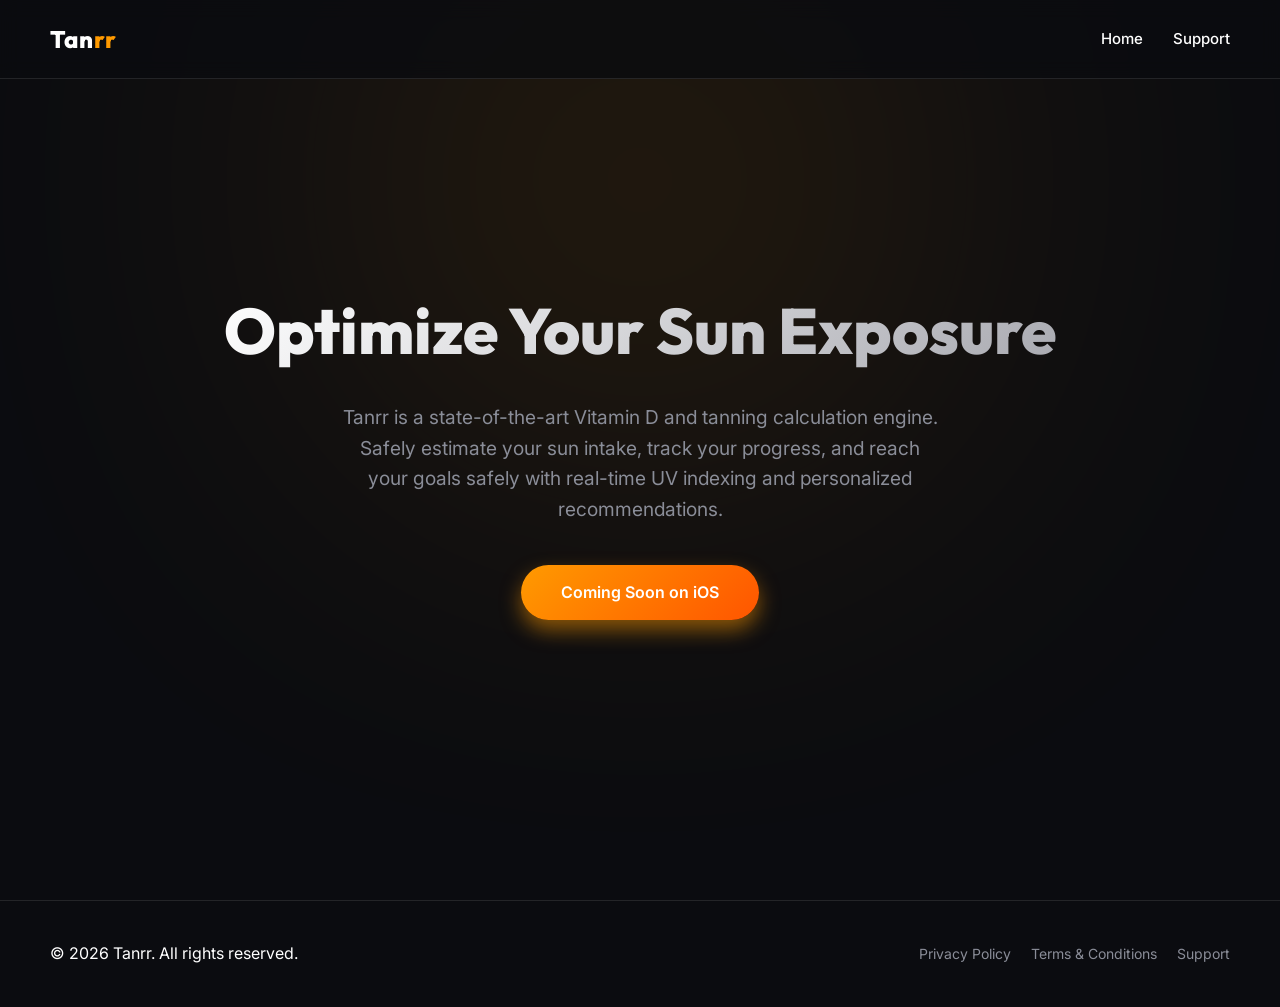
==== index.html @ 865211ab "first commit" ====
<!DOCTYPE html>
<html lang="en">
<head>
    <meta charset="UTF-8">
    <meta name="viewport" content="width=device-width, initial-scale=1.0">
    <title>Tanrr - Smart Vitamin D & Tanning Calculator</title>
    <meta name="description" content="Optimize your sun exposure with Tanrr. The smartest Vitamin D and tanning calculation engine.">
    <link rel="stylesheet" href="style.css">
</head>
<body>
    <header>
        <div class="logo">Tan<span>rr</span></div>
        <nav>
            <ul>
                <li><a href="index.html">Home</a></li>
                <li><a href="support.html">Support</a></li>
            </ul>
        </nav>
    </header>

    <main class="hero">
        <h1>Optimize Your Sun Exposure</h1>
        <p>Tanrr is a state-of-the-art Vitamin D and tanning calculation engine. Safely estimate your sun intake, track your progress, and reach your goals safely with real-time UV indexing and personalized recommendations.</p>
        <a href="#features" class="cta-button">Coming Soon on iOS</a>
    </main>

    <footer>
        <div class="footer-content">
            <p>&copy; 2026 Tanrr. All rights reserved.</p>
            <div class="footer-links">
                <a href="privacy.html">Privacy Policy</a>
                <a href="terms.html">Terms & Conditions</a>
                <a href="support.html">Support</a>
            </div>
        </div>
    </footer>
</body>
</html>
---- style.css ----
@import url('https://fonts.googleapis.com/css2?family=Inter:wght@300;400;600;800&family=Outfit:wght@400;600;800&display=swap');

:root {
  --bg-color: #0b0c10;
  --text-primary: #ffffff;
  --text-secondary: #8a8d98;
  --accent-color: #ff9a00;
  --accent-glow: rgba(255, 154, 0, 0.5);
  --glass-bg: rgba(255, 255, 255, 0.05);
  --glass-border: rgba(255, 255, 255, 0.1);
}

* {
  margin: 0;
  padding: 0;
  box-sizing: border-box;
}

body {
  font-family: 'Inter', sans-serif;
  background-color: var(--bg-color);
  color: var(--text-primary);
  line-height: 1.6;
  overflow-x: hidden;
}

h1, h2, h3, h4 {
  font-family: 'Outfit', sans-serif;
}

a {
  color: var(--text-primary);
  text-decoration: none;
  transition: color 0.3s ease;
}

a:hover {
  color: var(--accent-color);
}

/* Header & Nav */
header {
  position: fixed;
  top: 0;
  width: 100%;
  padding: 20px 50px;
  display: flex;
  justify-content: space-between;
  align-items: center;
  z-index: 1000;
  background: rgba(11, 12, 16, 0.8);
  backdrop-filter: blur(10px);
  border-bottom: 1px solid var(--glass-border);
}

.logo {
  font-family: 'Outfit', sans-serif;
  font-size: 24px;
  font-weight: 800;
  color: var(--text-primary);
  letter-spacing: 1px;
}

.logo span {
  color: var(--accent-color);
}

nav ul {
  list-style: none;
  display: flex;
  gap: 30px;
}

nav ul li a {
  font-size: 15px;
  font-weight: 500;
}

/* Hero Section */
.hero {
  height: 100vh;
  display: flex;
  flex-direction: column;
  justify-content: center;
  align-items: center;
  text-align: center;
  padding: 0 20px;
  position: relative;
}

.hero::before {
  content: '';
  position: absolute;
  top: 20%;
  left: 50%;
  transform: translate(-50%, -50%);
  width: 500px;
  height: 500px;
  background: var(--accent-color);
  filter: blur(200px);
  opacity: 0.2;
  z-index: -1;
  border-radius: 50%;
}

.hero h1 {
  font-size: 4rem;
  font-weight: 800;
  margin-bottom: 20px;
  background: linear-gradient(135deg, #ffffff, #a8a9b0);
  -webkit-background-clip: text;
  -webkit-text-fill-color: transparent;
}

.hero p {
  font-size: 1.2rem;
  color: var(--text-secondary);
  max-width: 600px;
  margin-bottom: 40px;
}

.cta-button {
  padding: 15px 40px;
  background: linear-gradient(135deg, #ff9a00, #ff5500);
  color: #fff;
  font-size: 16px;
  font-weight: 600;
  border-radius: 30px;
  box-shadow: 0 10px 20px var(--accent-glow);
  transition: transform 0.3s ease, box-shadow 0.3s ease;
}

.cta-button:hover {
  transform: translateY(-3px);
  box-shadow: 0 15px 30px var(--accent-glow);
  color: #fff;
}

/* Pages Section */
.page-content {
  padding: 150px 50px 80px;
  max-width: 900px;
  margin: 0 auto;
}

.page-content h1 {
  font-size: 3rem;
  margin-bottom: 20px;
  color: var(--accent-color);
}

.page-content h2 {
  font-size: 1.8rem;
  margin-top: 40px;
  margin-bottom: 15px;
  border-bottom: 1px solid var(--glass-border);
  padding-bottom: 10px;
}

.page-content p, .page-content ul {
  font-size: 1.1rem;
  color: var(--text-secondary);
  margin-bottom: 20px;
}

.page-content ul {
  padding-left: 20px;
}

.page-content ul li {
  margin-bottom: 10px;
}

.glass-panel {
  background: var(--glass-bg);
  border: 1px solid var(--glass-border);
  border-radius: 16px;
  padding: 40px;
  backdrop-filter: blur(20px);
}

/* Form Styles */
.form-group {
  margin-bottom: 20px;
}

.form-group label {
  display: block;
  margin-bottom: 8px;
  font-weight: 600;
  color: var(--text-primary);
}

.form-group input, .form-group textarea {
  width: 100%;
  padding: 15px;
  background: rgba(255, 255, 255, 0.05);
  border: 1px solid var(--glass-border);
  border-radius: 8px;
  color: var(--text-primary);
  font-family: 'Inter', sans-serif;
  outline: none;
  transition: border-color 0.3s ease;
}

.form-group input:focus, .form-group textarea:focus {
  border-color: var(--accent-color);
}

.submit-btn {
  background: var(--accent-color);
  color: #fff;
  border: none;
  padding: 15px 30px;
  border-radius: 8px;
  font-weight: 600;
  cursor: pointer;
  transition: opacity 0.3s ease;
}

.submit-btn:hover {
  opacity: 0.9;
}

/* Footer */
footer {
  padding: 40px 50px;
  text-align: center;
  border-top: 1px solid var(--glass-border);
  margin-top: auto;
}

.footer-content {
  display: flex;
  justify-content: space-between;
  align-items: center;
  max-width: 1200px;
  margin: 0 auto;
}

.footer-links {
  display: flex;
  gap: 20px;
}

.footer-links a {
  color: var(--text-secondary);
  font-size: 14px;
}

.footer-links a:hover {
  color: var(--text-primary);
}

/* Responsive */
@media (max-width: 768px) {
  header { padding: 20px; }
  .hero h1 { font-size: 2.5rem; }
  .page-content { padding: 120px 20px 60px; }
  .footer-content { flex-direction: column; gap: 20px; }
}
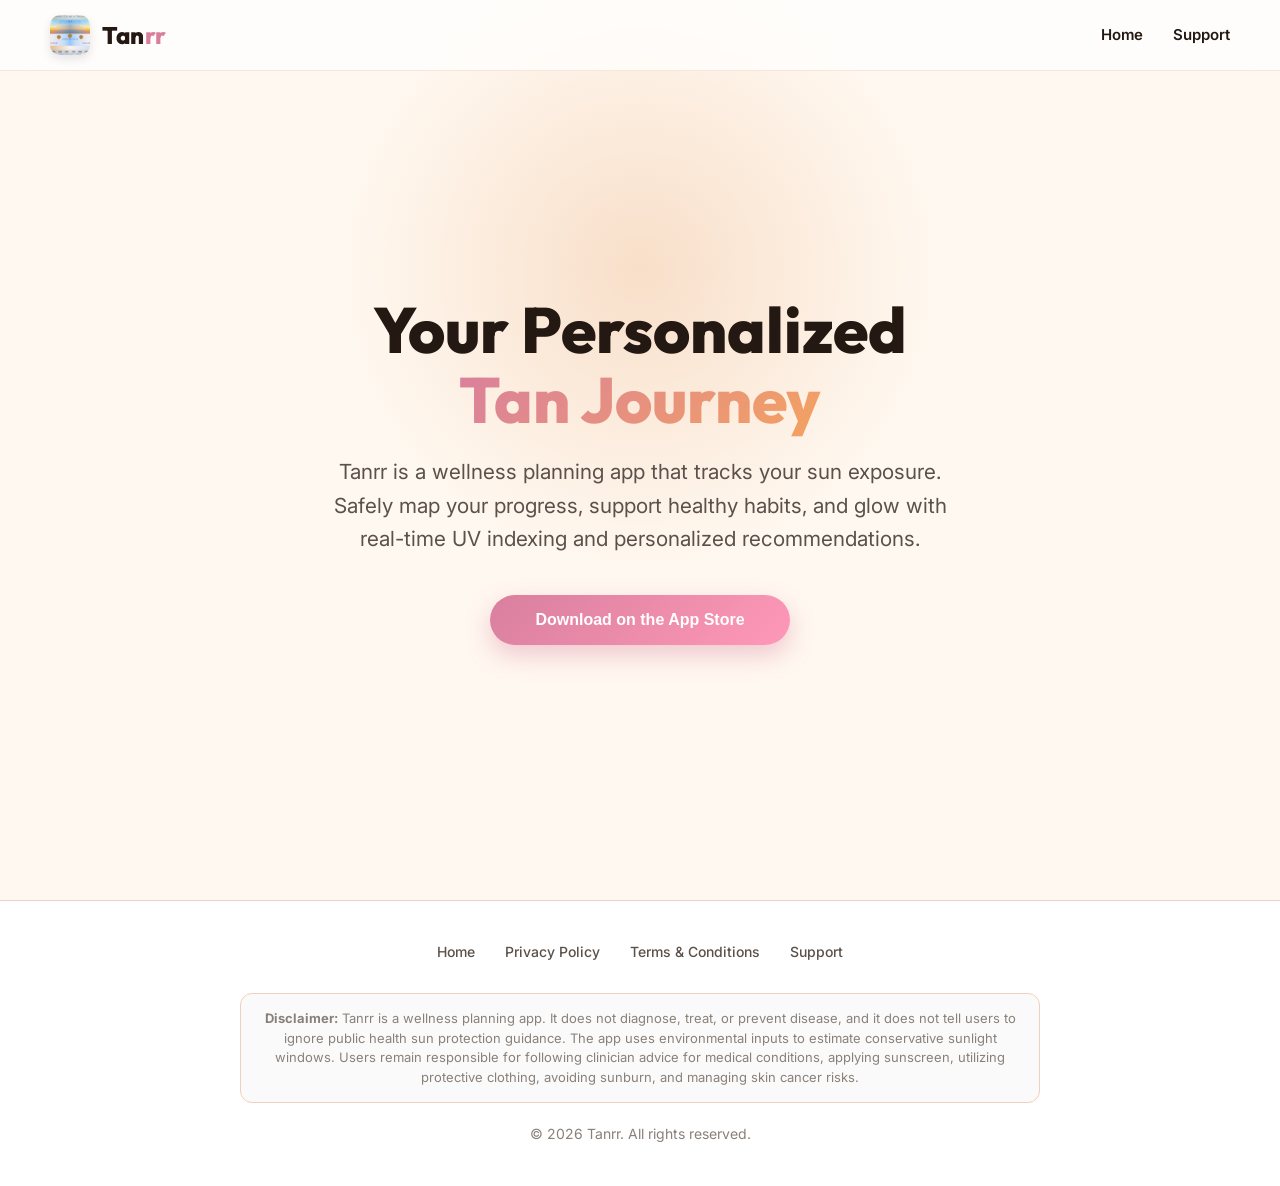
==== commit 588bd9ed: "Redesign website to match onboarding aesthetic and add disclaimer" ====
--- a/index.html
+++ b/index.html
@@ -9,7 +9,10 @@
 </head>
 <body>
     <header>
-        <div class="logo">Tan<span>rr</span></div>
+        <a href="index.html" class="logo-container">
+            <img src="app-icon.jpeg" alt="Tanrr Icon" class="app-icon" />
+            <div class="logo">Tan<span>rr</span></div>
+        </a>
         <nav>
             <ul>
                 <li><a href="index.html">Home</a></li>
@@ -19,19 +22,24 @@
     </header>
 
     <main class="hero">
-        <h1>Optimize Your Sun Exposure</h1>
-        <p>Tanrr is a state-of-the-art Vitamin D and tanning calculation engine. Safely estimate your sun intake, track your progress, and reach your goals safely with real-time UV indexing and personalized recommendations.</p>
-        <a href="#features" class="cta-button">Coming Soon on iOS</a>
+        <div class="hero-glow"></div>
+        <h1>Your Personalized<br><span>Tan Journey</span></h1>
+        <p>Tanrr is a wellness planning app that tracks your sun exposure. Safely map your progress, support healthy habits, and glow with real-time UV indexing and personalized recommendations.</p>
+        <button class="cta-button">Download on the App Store</button>
     </main>
 
     <footer>
         <div class="footer-content">
-            <p>&copy; 2026 Tanrr. All rights reserved.</p>
             <div class="footer-links">
+                <a href="index.html">Home</a>
                 <a href="privacy.html">Privacy Policy</a>
                 <a href="terms.html">Terms & Conditions</a>
                 <a href="support.html">Support</a>
             </div>
+            <div class="medical-disclaimer">
+                <strong>Disclaimer:</strong> Tanrr is a wellness planning app. It does not diagnose, treat, or prevent disease, and it does not tell users to ignore public health sun protection guidance. The app uses environmental inputs to estimate conservative sunlight windows. Users remain responsible for following clinician advice for medical conditions, applying sunscreen, utilizing protective clothing, avoiding sunburn, and managing skin cancer risks.
+            </div>
+            <p class="copyright">&copy; 2026 Tanrr. All rights reserved.</p>
         </div>
     </footer>
 </body>
--- a/style.css
+++ b/style.css
@@ -1,13 +1,16 @@
-@import url('https://fonts.googleapis.com/css2?family=Inter:wght@300;400;600;800&family=Outfit:wght@400;600;800&display=swap');
+@import url('https://fonts.googleapis.com/css2?family=Inter:wght@300;400;500;600;800&family=Outfit:wght@400;600;800&display=swap');
 
 :root {
-  --bg-color: #0b0c10;
-  --text-primary: #ffffff;
-  --text-secondary: #8a8d98;
-  --accent-color: #ff9a00;
-  --accent-glow: rgba(255, 154, 0, 0.5);
-  --glass-bg: rgba(255, 255, 255, 0.05);
-  --glass-border: rgba(255, 255, 255, 0.1);
+  --bg-color: #FFF8F0;
+  --text-primary: #241813;
+  --text-secondary: #5B504A;
+  --accent-pink: #D97F9E;
+  --accent-orange: #F4A261;
+  --card-bg: #FFFFFF;
+  --border-color: #F1D0BF;
+  --glass-bg: rgba(255, 255, 255, 0.7);
+  --glass-border: rgba(241, 208, 191, 0.5);
+  --shadow-soft: 0 10px 30px rgba(179, 106, 85, 0.08);
 }
 
 * {
@@ -26,6 +29,7 @@
 
 h1, h2, h3, h4 {
   font-family: 'Outfit', sans-serif;
+  font-weight: 800;
 }
 
 a {
@@ -35,7 +39,7 @@
 }
 
 a:hover {
-  color: var(--accent-color);
+  color: var(--accent-pink);
 }
 
 /* Header & Nav */
@@ -43,14 +47,29 @@
   position: fixed;
   top: 0;
   width: 100%;
-  padding: 20px 50px;
+  padding: 15px 50px;
   display: flex;
   justify-content: space-between;
   align-items: center;
   z-index: 1000;
-  background: rgba(11, 12, 16, 0.8);
-  backdrop-filter: blur(10px);
+  background: var(--glass-bg);
+  backdrop-filter: blur(12px);
+  -webkit-backdrop-filter: blur(12px);
   border-bottom: 1px solid var(--glass-border);
+}
+
+.logo-container {
+  display: flex;
+  align-items: center;
+  gap: 12px;
+}
+
+.app-icon {
+  width: 40px;
+  height: 40px;
+  border-radius: 10px;
+  box-shadow: 0 4px 10px rgba(0,0,0,0.1);
+  object-fit: cover;
 }
 
 .logo {
@@ -58,11 +77,11 @@
   font-size: 24px;
   font-weight: 800;
   color: var(--text-primary);
-  letter-spacing: 1px;
+  letter-spacing: 0.5px;
 }
 
 .logo span {
-  color: var(--accent-color);
+  color: var(--accent-pink);
 }
 
 nav ul {
@@ -73,66 +92,70 @@
 
 nav ul li a {
   font-size: 15px;
-  font-weight: 500;
+  font-weight: 600;
 }
 
 /* Hero Section */
 .hero {
-  height: 100vh;
+  min-height: 100vh;
   display: flex;
   flex-direction: column;
   justify-content: center;
   align-items: center;
   text-align: center;
-  padding: 0 20px;
+  padding: 100px 20px 60px;
   position: relative;
 }
 
-.hero::before {
-  content: '';
+.hero-glow {
   position: absolute;
-  top: 20%;
+  top: 30%;
   left: 50%;
   transform: translate(-50%, -50%);
-  width: 500px;
-  height: 500px;
-  background: var(--accent-color);
-  filter: blur(200px);
-  opacity: 0.2;
+  width: 600px;
+  height: 600px;
+  background: radial-gradient(circle, rgba(238, 185, 142, 0.4) 0%, rgba(255, 248, 240, 0) 70%);
   z-index: -1;
   border-radius: 50%;
 }
 
 .hero h1 {
   font-size: 4rem;
-  font-weight: 800;
   margin-bottom: 20px;
-  background: linear-gradient(135deg, #ffffff, #a8a9b0);
+  color: var(--text-primary);
+  line-height: 1.1;
+}
+
+.hero h1 span {
+  background: linear-gradient(135deg, var(--accent-pink), var(--accent-orange));
   -webkit-background-clip: text;
   -webkit-text-fill-color: transparent;
 }
 
 .hero p {
-  font-size: 1.2rem;
+  font-size: 1.3rem;
   color: var(--text-secondary);
-  max-width: 600px;
+  max-width: 650px;
   margin-bottom: 40px;
+  font-weight: 400;
 }
 
 .cta-button {
-  padding: 15px 40px;
-  background: linear-gradient(135deg, #ff9a00, #ff5500);
+  padding: 16px 45px;
+  background: linear-gradient(135deg, var(--accent-pink), #FF98B8);
   color: #fff;
   font-size: 16px;
   font-weight: 600;
-  border-radius: 30px;
-  box-shadow: 0 10px 20px var(--accent-glow);
+  border-radius: 40px;
+  box-shadow: 0 10px 25px rgba(217, 127, 158, 0.4);
   transition: transform 0.3s ease, box-shadow 0.3s ease;
+  border: none;
+  cursor: pointer;
 }
 
 .cta-button:hover {
   transform: translateY(-3px);
-  box-shadow: 0 15px 30px var(--accent-glow);
+  box-shadow: 0 15px 35px rgba(217, 127, 158, 0.5);
   color: #fff;
 }
 
@@ -146,15 +169,14 @@
 .page-content h1 {
   font-size: 3rem;
   margin-bottom: 20px;
-  color: var(--accent-color);
+  color: var(--text-primary);
 }
 
 .page-content h2 {
   font-size: 1.8rem;
   margin-top: 40px;
   margin-bottom: 15px;
-  border-bottom: 1px solid var(--glass-border);
-  padding-bottom: 10px;
+  color: var(--text-primary);
 }
 
 .page-content p, .page-content ul {
@@ -172,16 +194,16 @@
 }
 
 .glass-panel {
-  background: var(--glass-bg);
-  border: 1px solid var(--glass-border);
-  border-radius: 16px;
-  padding: 40px;
-  backdrop-filter: blur(20px);
+  background: var(--card-bg);
+  border: 1px solid var(--border-color);
+  border-radius: 24px;
+  padding: 50px;
+  box-shadow: var(--shadow-soft);
 }
 
 /* Form Styles */
 .form-group {
-  margin-bottom: 20px;
+  margin-bottom: 24px;
 }
 
 .form-group label {
@@ -194,68 +216,81 @@
 .form-group input, .form-group textarea {
   width: 100%;
   padding: 15px;
-  background: rgba(255, 255, 255, 0.05);
-  border: 1px solid var(--glass-border);
-  border-radius: 8px;
+  background: #FAFAFA;
+  border: 1.5px solid var(--border-color);
+  border-radius: 12px;
   color: var(--text-primary);
   font-family: 'Inter', sans-serif;
   outline: none;
-  transition: border-color 0.3s ease;
+  transition: border-color 0.3s ease, box-shadow 0.3s ease;
 }
 
 .form-group input:focus, .form-group textarea:focus {
-  border-color: var(--accent-color);
-}
-
-.submit-btn {
-  background: var(--accent-color);
-  color: #fff;
-  border: none;
-  padding: 15px 30px;
-  border-radius: 8px;
-  font-weight: 600;
-  cursor: pointer;
-  transition: opacity 0.3s ease;
-}
-
-.submit-btn:hover {
-  opacity: 0.9;
+  border-color: var(--accent-pink);
+  box-shadow: 0 0 0 3px rgba(217, 127, 158, 0.15);
+  background: #FFF;
+}
+
+form .cta-button {
+  width: 100%;
 }
 
 /* Footer */
 footer {
   padding: 40px 50px;
   text-align: center;
-  border-top: 1px solid var(--glass-border);
+  border-top: 1px solid var(--border-color);
+  background: var(--card-bg);
   margin-top: auto;
 }
 
 .footer-content {
   display: flex;
-  justify-content: space-between;
-  align-items: center;
+  flex-direction: column;
+  align-items: center;
+  gap: 20px;
   max-width: 1200px;
   margin: 0 auto;
 }
 
+.medical-disclaimer {
+  max-width: 800px;
+  font-size: 13px;
+  color: #8A807A;
+  line-height: 1.5;
+  background: #FAFAFA;
+  padding: 15px 20px;
+  border-radius: 12px;
+  border: 1px solid var(--border-color);
+}
+
 .footer-links {
   display: flex;
-  gap: 20px;
+  gap: 30px;
+  margin-bottom: 10px;
 }
 
 .footer-links a {
   color: var(--text-secondary);
   font-size: 14px;
+  font-weight: 500;
 }
 
 .footer-links a:hover {
-  color: var(--text-primary);
+  color: var(--accent-pink);
+}
+
+.copyright {
+  font-size: 14px;
+  color: #8A807A;
 }
 
 /* Responsive */
 @media (max-width: 768px) {
-  header { padding: 20px; }
-  .hero h1 { font-size: 2.5rem; }
+  header { padding: 15px 20px; }
+  .logo span { display: none; }
+  .hero h1 { font-size: 2.8rem; }
   .page-content { padding: 120px 20px 60px; }
-  .footer-content { flex-direction: column; gap: 20px; }
-}
+  .glass-panel { padding: 30px 20px; }
+  .footer-links { flex-wrap: wrap; justify-content: center; }
+}
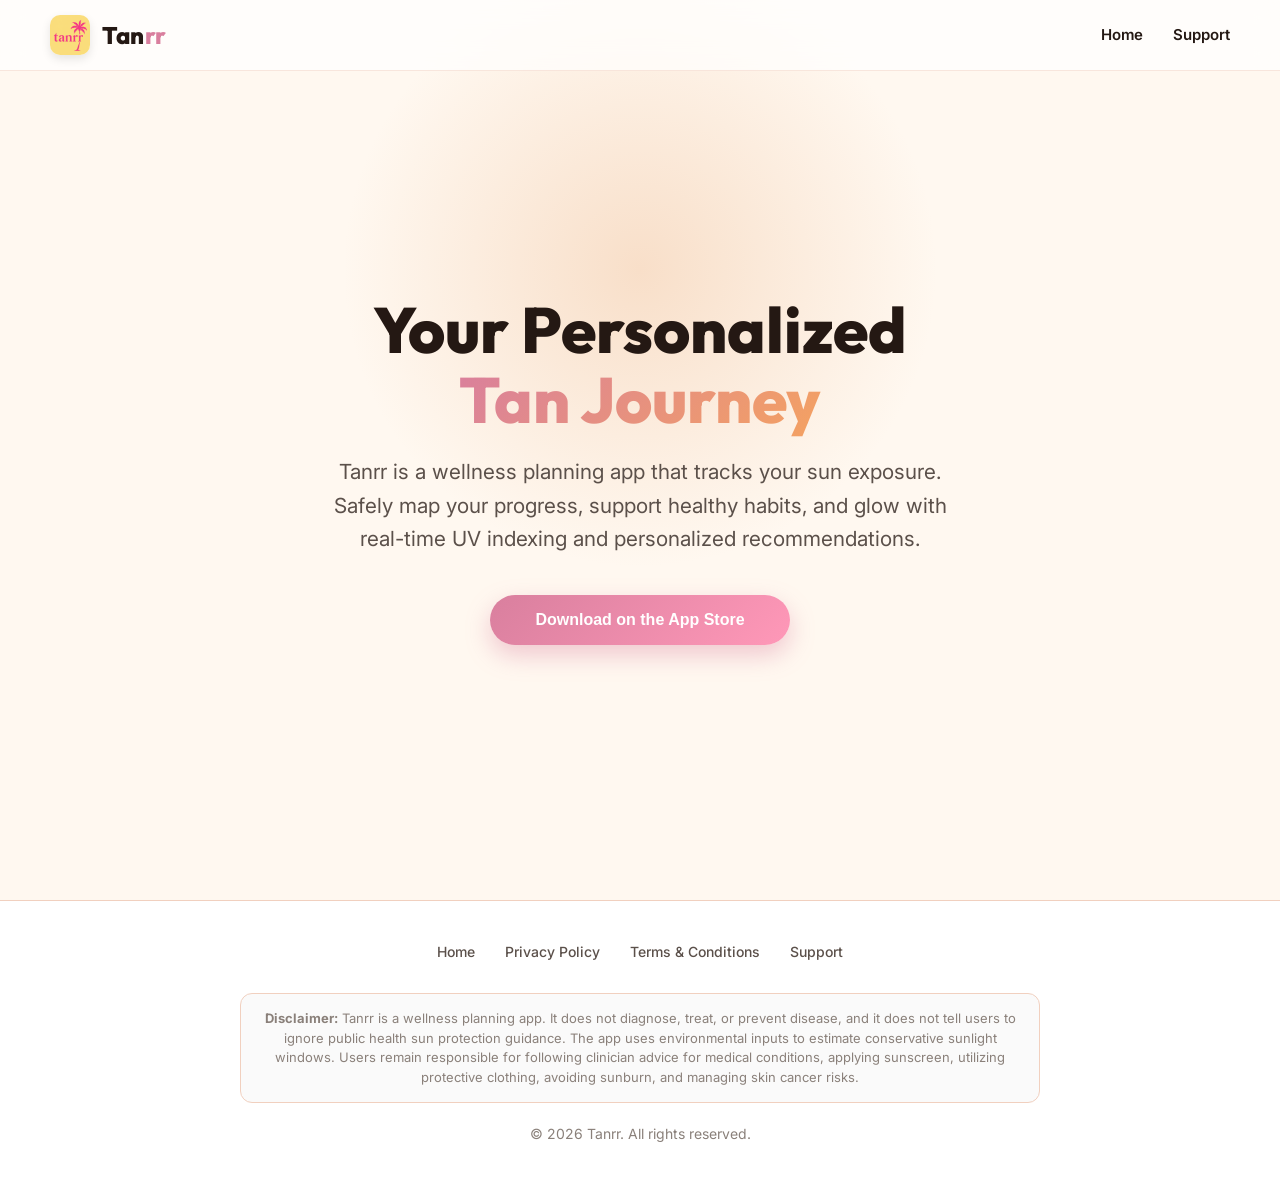
==== commit 1e36fcae: "Update app icon to 1024.png from Assets.xcassets" ====
--- a/index.html
+++ b/index.html
@@ -10,7 +10,7 @@
 <body>
     <header>
         <a href="index.html" class="logo-container">
-            <img src="app-icon.jpeg" alt="Tanrr Icon" class="app-icon" />
+            <img src="app-icon.png" alt="Tanrr Icon" class="app-icon" />
             <div class="logo">Tan<span>rr</span></div>
         </a>
         <nav>
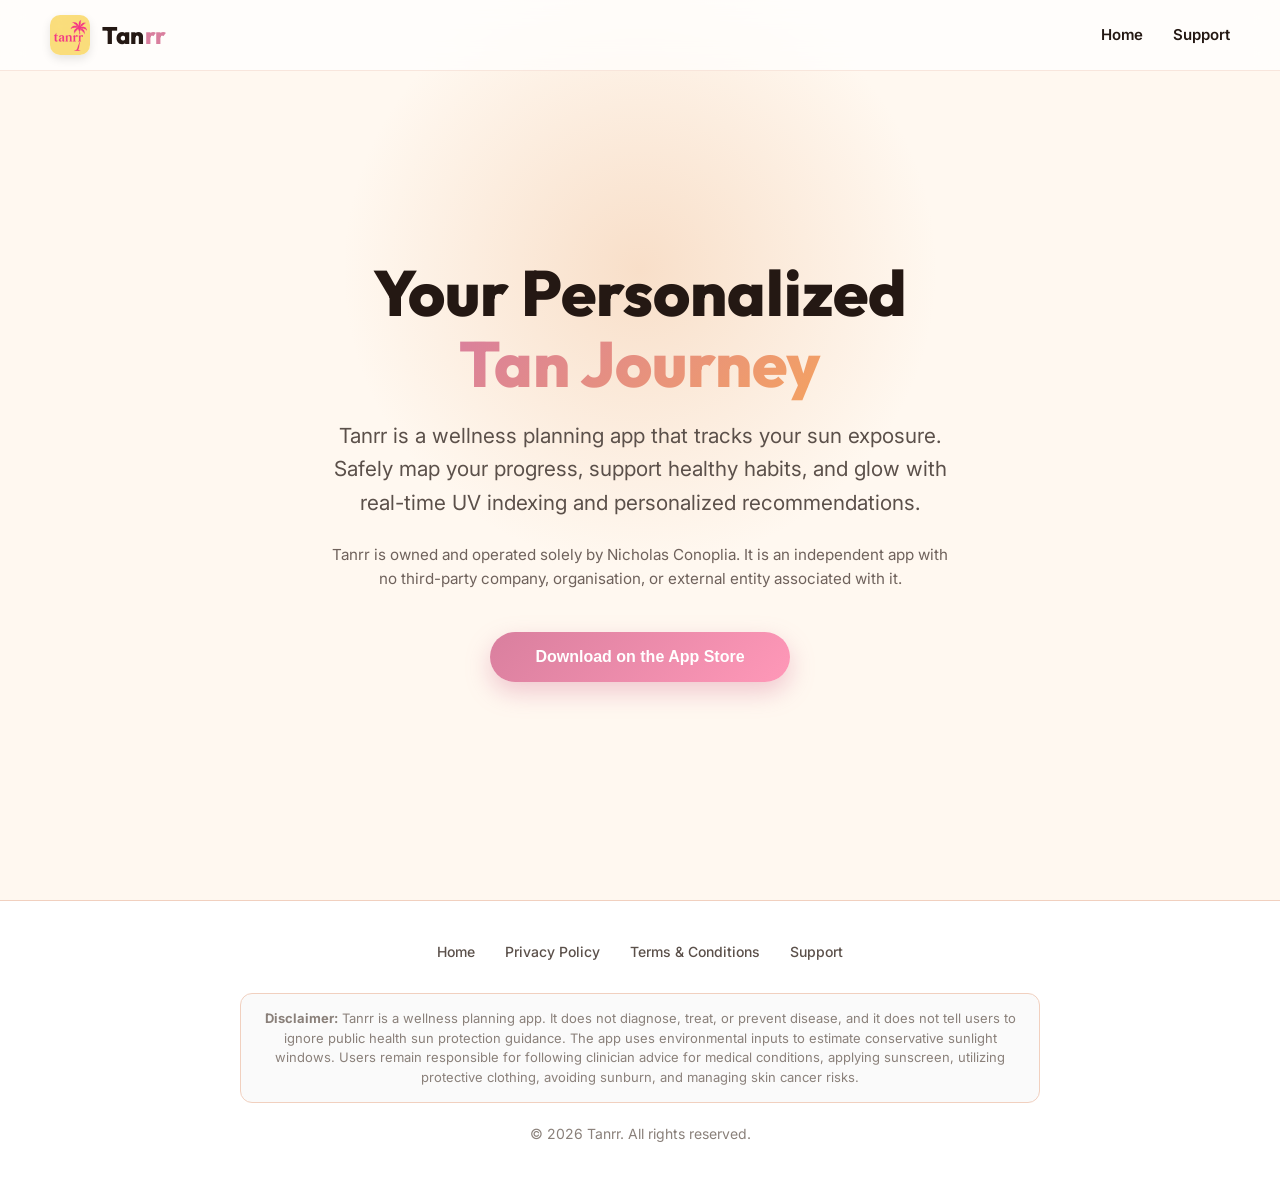
==== commit 7cb7ee35: "Add homepage ownership note" ====
--- a/index.html
+++ b/index.html
@@ -25,6 +25,7 @@
         <div class="hero-glow"></div>
         <h1>Your Personalized<br><span>Tan Journey</span></h1>
         <p>Tanrr is a wellness planning app that tracks your sun exposure. Safely map your progress, support healthy habits, and glow with real-time UV indexing and personalized recommendations.</p>
+        <p class="ownership-note">Tanrr is owned and operated solely by Nicholas Conoplia. It is an independent app with no third-party company, organisation, or external entity associated with it.</p>
         <button class="cta-button">Download on the App Store</button>
     </main>
 
--- a/style.css
+++ b/style.css
@@ -136,8 +136,15 @@
   font-size: 1.3rem;
   color: var(--text-secondary);
   max-width: 650px;
+  margin-bottom: 24px;
+  font-weight: 400;
+}
+
+.hero .ownership-note {
+  font-size: 0.95rem;
+  max-width: 620px;
   margin-bottom: 40px;
-  font-weight: 400;
+  color: #6F625C;
 }
 
 .cta-button {
